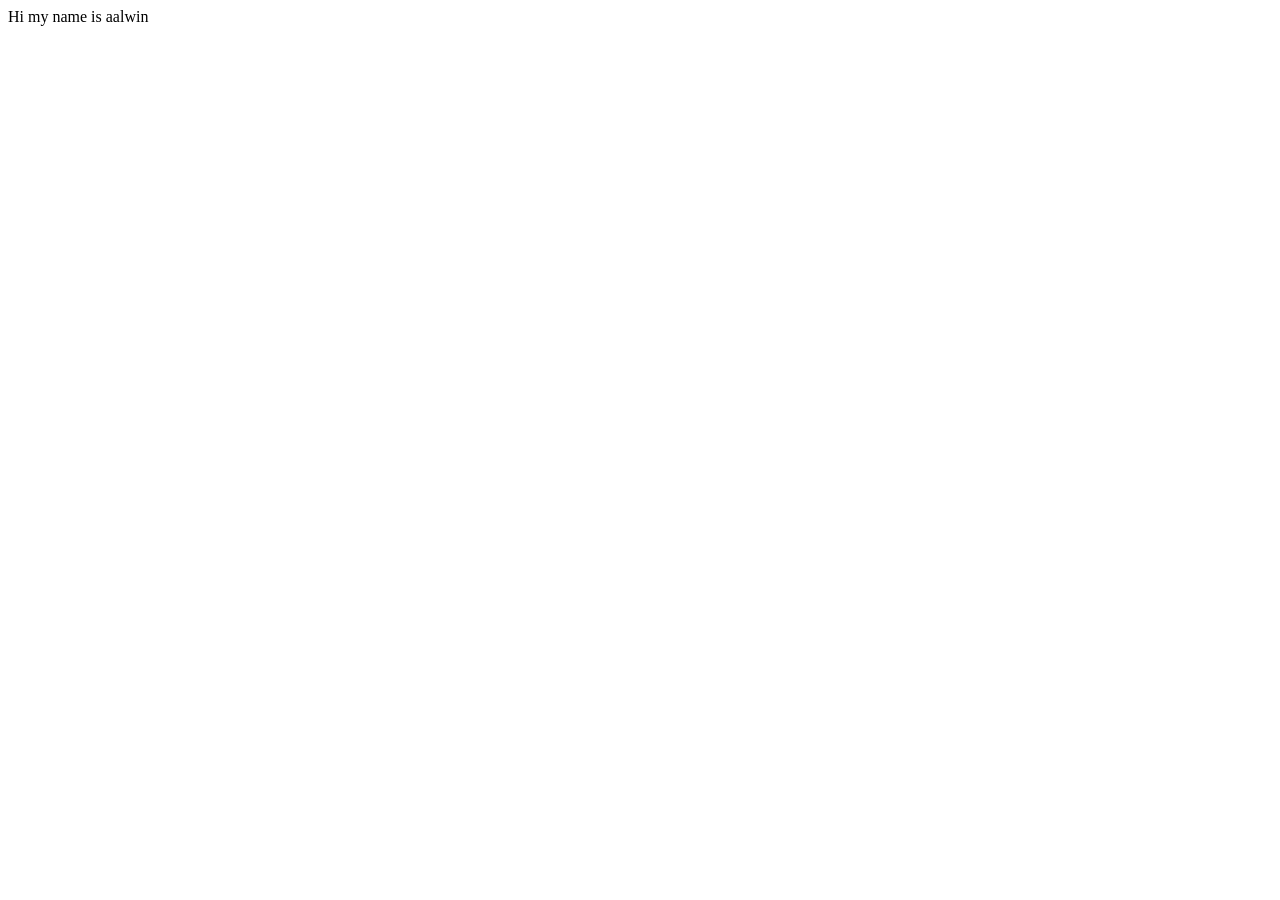
==== index.html @ 621c4dd2 "Rename index (1).html to index.html" ====
<!DOCTYPE html>
<html>
<head>
  <meta charset="UTF-8">
  <meta name="viewport" content="width=device-width, initial-scale=1">
	<title>Snake Game</title>
	<link rel="stylesheet" href="style.css">
</head>
<body>
	Hi my name is aalwin
	<script type="text/javascript" src="script.js"></script>
</body>
</html>
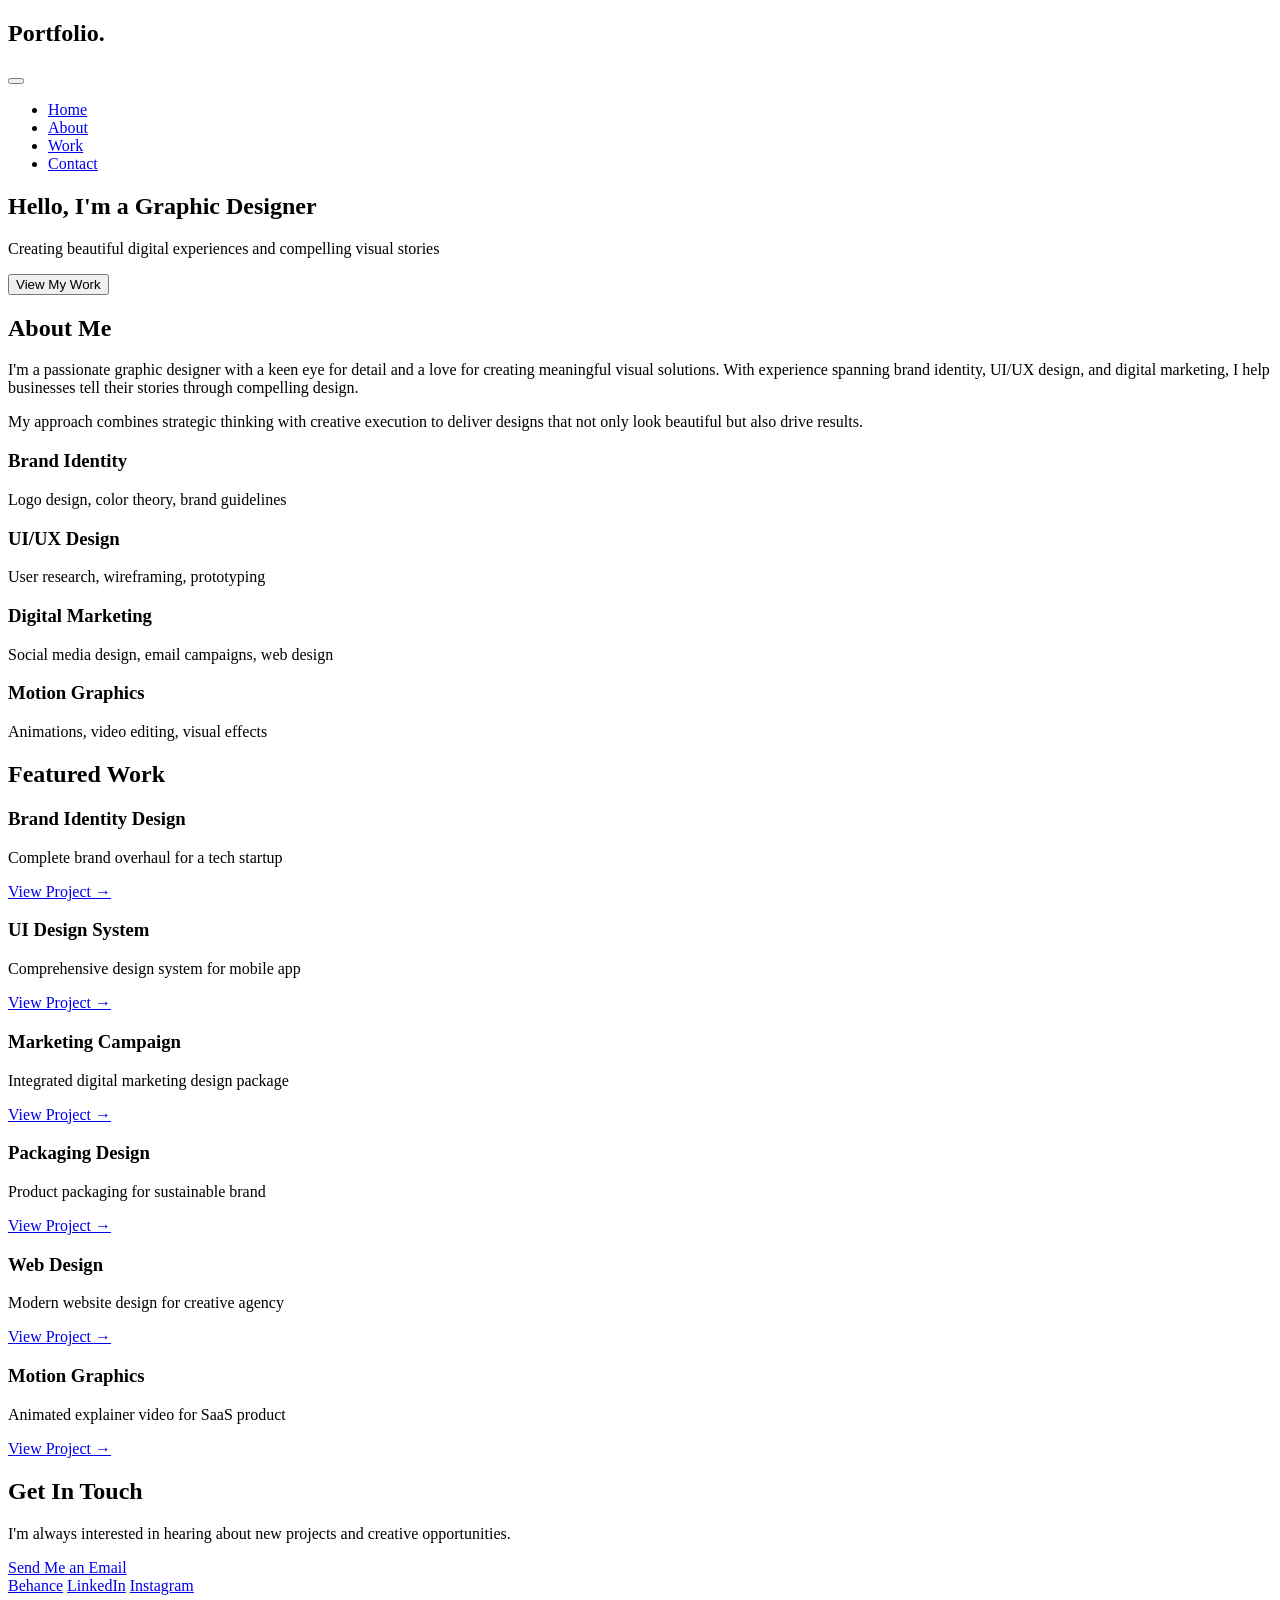
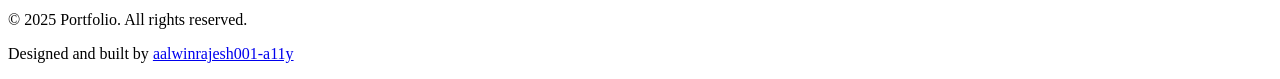
==== commit dea697a7: "Revamp index.html for portfolio website" ====
--- a/index.html
+++ b/index.html
@@ -1,13 +1,165 @@
 <!DOCTYPE html>
-<html>
+<html lang="en">
 <head>
-  <meta charset="UTF-8">
-  <meta name="viewport" content="width=device-width, initial-scale=1">
-	<title>Snake Game</title>
-	<link rel="stylesheet" href="style.css">
+    <meta charset="UTF-8">
+    <meta name="viewport" content="width=device-width, initial-scale=1.0">
+    <meta name="description" content="Portfolio 2025 - Graphic Designer. Showcasing creative work and design projects.">
+    <meta name="keywords" content="portfolio, graphic design, designer, creative">
+    <title>Portfolio 2025 - Graphic Designer</title>
+    <link rel="stylesheet" href="styles.css">
 </head>
 <body>
-	Hi my name is aalwin
-	<script type="text/javascript" src="script.js"></script>
+    <!-- Navigation Bar -->
+    <nav class="navbar">
+        <div class="nav-container">
+            <div class="logo">
+                <h1>Portfolio.</h1>
+            </div>
+            <button class="hamburger" id="hamburger">
+                <span></span>
+                <span></span>
+                <span></span>
+            </button>
+            <ul class="nav-menu" id="navMenu">
+                <li><a href="#home" class="nav-link active">Home</a></li>
+                <li><a href="#about" class="nav-link">About</a></li>
+                <li><a href="#work" class="nav-link">Work</a></li>
+                <li><a href="#contact" class="nav-link">Contact</a></li>
+            </ul>
+        </div>
+    </nav>
+
+    <!-- Hero Section -->
+    <section id="home" class="hero">
+        <div class="hero-content">
+            <h1 class="hero-title">Hello, I'm a Graphic Designer</h1>
+            <p class="hero-subtitle">Creating beautiful digital experiences and compelling visual stories</p>
+            <button class="cta-button">View My Work</button>
+        </div>
+        <div class="hero-shapes">
+            <div class="shape shape-1"></div>
+            <div class="shape shape-2"></div>
+            <div class="shape shape-3"></div>
+        </div>
+    </section>
+
+    <!-- About Section -->
+    <section id="about" class="about">
+        <div class="container">
+            <h2 class="section-title">About Me</h2>
+            <div class="about-content">
+                <div class="about-text">
+                    <p>I'm a passionate graphic designer with a keen eye for detail and a love for creating meaningful visual solutions. With experience spanning brand identity, UI/UX design, and digital marketing, I help businesses tell their stories through compelling design.</p>
+                    <p>My approach combines strategic thinking with creative execution to deliver designs that not only look beautiful but also drive results.</p>
+                </div>
+                <div class="skills">
+                    <div class="skill-card">
+                        <h3>Brand Identity</h3>
+                        <p>Logo design, color theory, brand guidelines</p>
+                    </div>
+                    <div class="skill-card">
+                        <h3>UI/UX Design</h3>
+                        <p>User research, wireframing, prototyping</p>
+                    </div>
+                    <div class="skill-card">
+                        <h3>Digital Marketing</h3>
+                        <p>Social media design, email campaigns, web design</p>
+                    </div>
+                    <div class="skill-card">
+                        <h3>Motion Graphics</h3>
+                        <p>Animations, video editing, visual effects</p>
+                    </div>
+                </div>
+            </div>
+        </div>
+    </section>
+
+    <!-- Work Section -->
+    <section id="work" class="work">
+        <div class="container">
+            <h2 class="section-title">Featured Work</h2>
+            <div class="project-grid">
+                <div class="project-card">
+                    <div class="project-image" style="background: linear-gradient(135deg, #667eea 0%, #764ba2 100%);"></div>
+                    <div class="project-info">
+                        <h3>Brand Identity Design</h3>
+                        <p>Complete brand overhaul for a tech startup</p>
+                        <a href="#" class="project-link">View Project →</a>
+                    </div>
+                </div>
+
+                <div class="project-card">
+                    <div class="project-image" style="background: linear-gradient(135deg, #f093fb 0%, #f5576c 100%);"></div>
+                    <div class="project-info">
+                        <h3>UI Design System</h3>
+                        <p>Comprehensive design system for mobile app</p>
+                        <a href="#" class="project-link">View Project →</a>
+                    </div>
+                </div>
+
+                <div class="project-card">
+                    <div class="project-image" style="background: linear-gradient(135deg, #4facfe 0%, #00f2fe 100%);"></div>
+                    <div class="project-info">
+                        <h3>Marketing Campaign</h3>
+                        <p>Integrated digital marketing design package</p>
+                        <a href="#" class="project-link">View Project →</a>
+                    </div>
+                </div>
+
+                <div class="project-card">
+                    <div class="project-image" style="background: linear-gradient(135deg, #43e97b 0%, #38f9d7 100%);"></div>
+                    <div class="project-info">
+                        <h3>Packaging Design</h3>
+                        <p>Product packaging for sustainable brand</p>
+                        <a href="#" class="project-link">View Project →</a>
+                    </div>
+                </div>
+
+                <div class="project-card">
+                    <div class="project-image" style="background: linear-gradient(135deg, #fa709a 0%, #fee140 100%);"></div>
+                    <div class="project-info">
+                        <h3>Web Design</h3>
+                        <p>Modern website design for creative agency</p>
+                        <a href="#" class="project-link">View Project →</a>
+                    </div>
+                </div>
+
+                <div class="project-card">
+                    <div class="project-image" style="background: linear-gradient(135deg, #30cfd0 0%, #330867 100%);"></div>
+                    <div class="project-info">
+                        <h3>Motion Graphics</h3>
+                        <p>Animated explainer video for SaaS product</p>
+                        <a href="#" class="project-link">View Project →</a>
+                    </div>
+                </div>
+            </div>
+        </div>
+    </section>
+
+    <!-- Contact Section -->
+    <section id="contact" class="contact">
+        <div class="container">
+            <h2 class="section-title">Get In Touch</h2>
+            <div class="contact-content">
+                <p>I'm always interested in hearing about new projects and creative opportunities.</p>
+                <a href="mailto:hello@portfolio.com" class="contact-button">Send Me an Email</a>
+                <div class="social-links">
+                    <a href="#" class="social-link">Behance</a>
+                    <a href="#" class="social-link">LinkedIn</a>
+                    <a href="#" class="social-link">Instagram</a>
+                </div>
+            </div>
+        </div>
+    </section>
+
+    <!-- Footer -->
+    <footer class="footer">
+        <div class="container">
+            <p>&copy; 2025 Portfolio. All rights reserved.</p>
+            <p>Designed and built by <a href="#">aalwinrajesh001-a11y</a></p>
+        </div>
+    </footer>
+
+    <script src="script.js"></script>
 </body>
-</html>
+			</html>
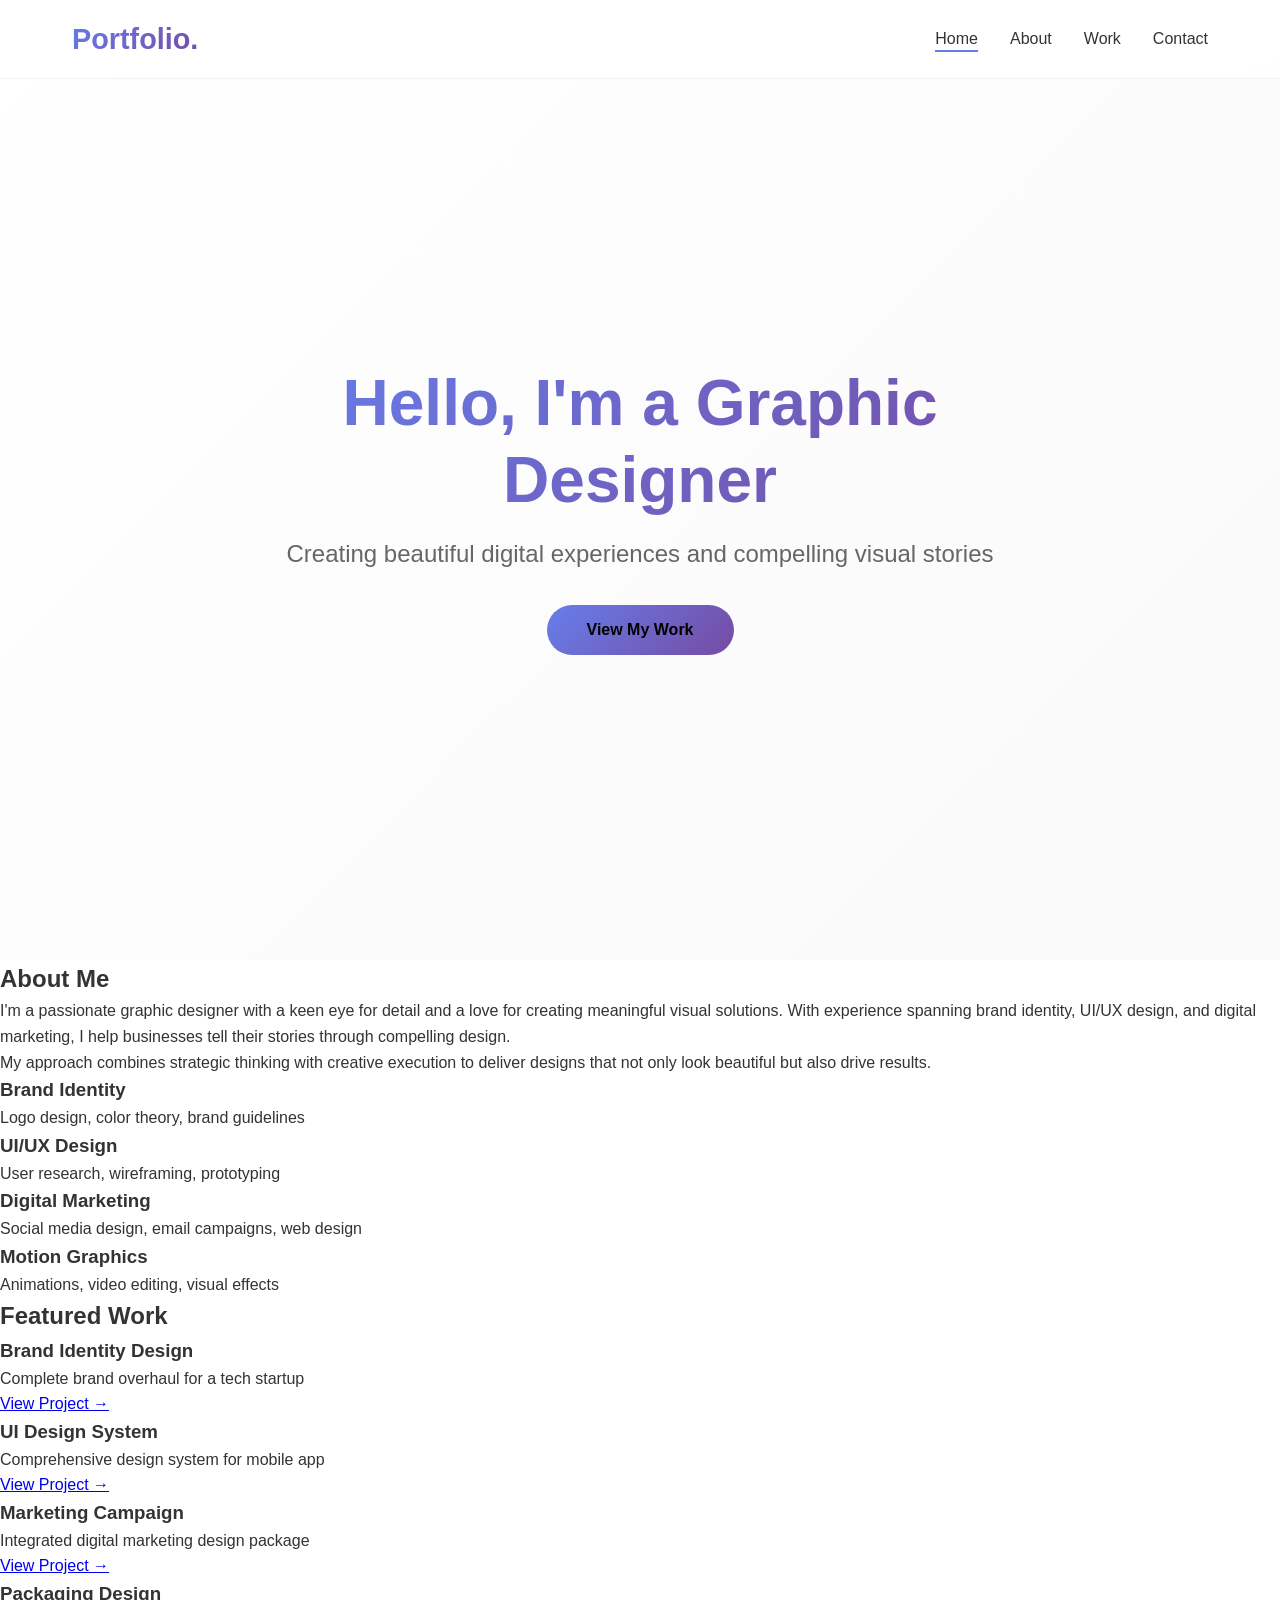
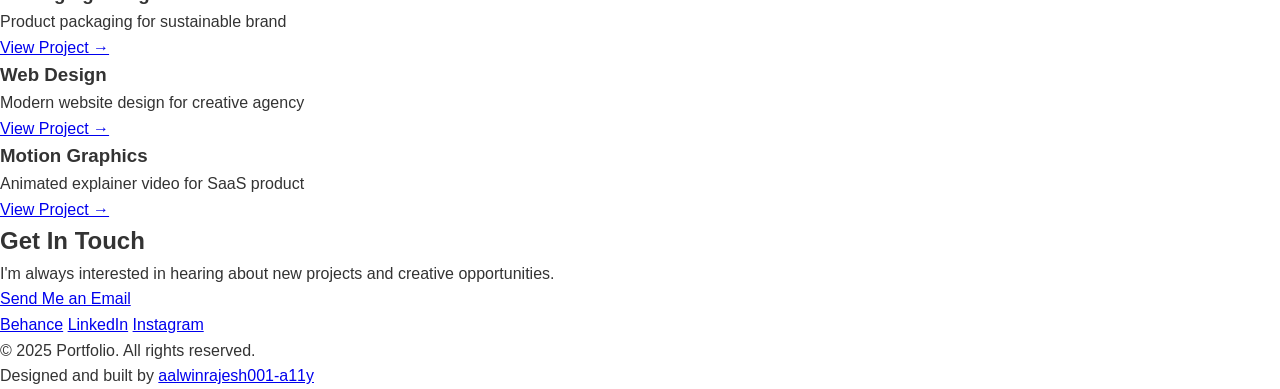
==== commit cb68e0ec: "Fix stylesheet link from styles.css to style.css" ====
--- a/index.html
+++ b/index.html
@@ -6,7 +6,7 @@
     <meta name="description" content="Portfolio 2025 - Graphic Designer. Showcasing creative work and design projects.">
     <meta name="keywords" content="portfolio, graphic design, designer, creative">
     <title>Portfolio 2025 - Graphic Designer</title>
-    <link rel="stylesheet" href="styles.css">
+    <link rel="stylesheet" href="style.css">
 </head>
 <body>
     <!-- Navigation Bar -->
--- a/style.css
+++ b/style.css
@@ -0,0 +1,311 @@
+/* ============================================
+   Root Variables & Reset
+   ============================================ */
+:root {
+    --primary-color: #000;
+    --secondary-color: #fff;
+    --accent-color: #667eea;
+    --accent-color-2: #764ba2;
+    --text-color: #333;
+    --light-text: #666;
+    --border-color: #e0e0e0;
+    --shadow: 0 10px 30px rgba(0, 0, 0, 0.1);
+    --shadow-md: 0 20px 50px rgba(0, 0, 0, 0.15);
+    --transition: all 0.3s cubic-bezier(0.4, 0, 0.2, 1);
+}
+
+* {
+    margin: 0;
+    padding: 0;
+    box-sizing: border-box;
+}
+
+html {
+    scroll-behavior: smooth;
+}
+
+body {
+    font-family: -apple-system, BlinkMacSystemFont, 'Segoe UI', Roboto, Oxygen, Ubuntu, Cantarell, sans-serif;
+    color: var(--text-color);
+    background-color: var(--secondary-color);
+    line-height: 1.6;
+    overflow-x: hidden;
+}
+
+/* ============================================
+   Navigation Bar
+   ============================================ */
+.navbar {
+    position: fixed;
+    top: 0;
+    width: 100%;
+    z-index: 1000;
+    background: rgba(255, 255, 255, 0.7);
+    backdrop-filter: blur(10px);
+    border-bottom: 1px solid rgba(0, 0, 0, 0.05);
+    padding: 1rem 0;
+    transition: var(--transition);
+}
+
+.navbar:hover {
+    background: rgba(255, 255, 255, 0.9);
+    backdrop-filter: blur(20px);
+}
+
+.nav-container {
+    max-width: 1200px;
+    margin: 0 auto;
+    padding: 0 2rem;
+    display: flex;
+    justify-content: space-between;
+    align-items: center;
+}
+
+.logo h1 {
+    font-size: 1.8rem;
+    font-weight: 700;
+    background: linear-gradient(135deg, var(--accent-color), var(--accent-color-2));
+    -webkit-background-clip: text;
+    -webkit-text-fill-color: transparent;
+    background-clip: text;
+}
+
+.nav-menu {
+    display: flex;
+    list-style: none;
+    gap: 2rem;
+}
+
+.nav-link {
+    text-decoration: none;
+    color: var(--text-color);
+    font-weight: 500;
+    position: relative;
+    transition: color 0.3s ease;
+}
+
+.nav-link::after {
+    content: '';
+    position: absolute;
+    bottom: -5px;
+    left: 0;
+    width: 0;
+    height: 2px;
+    background: var(--accent-color);
+    transition: width 0.3s ease;
+}
+
+.nav-link:hover::after,
+.nav-link.active::after {
+    width: 100%;
+}
+
+.hamburger {
+    display: none;
+    flex-direction: column;
+    background: none;
+    border: none;
+    cursor: pointer;
+    gap: 5px;
+}
+
+.hamburger span {
+    width: 25px;
+    height: 3px;
+    background: var(--text-color);
+    border-radius: 3px;
+    transition: var(--transition);
+}
+
+/* ============================================
+   Hero Section
+   ============================================ */
+.hero {
+    min-height: 100vh;
+    display: flex;
+    align-items: center;
+    justify-content: center;
+    position: relative;
+    overflow: hidden;
+    margin-top: 60px;
+    background: linear-gradient(135deg, #fff 0%, #f9f9f9 100%);
+}
+
+.hero-content {
+    text-align: center;
+    z-index: 10;
+    max-width: 800px;
+    animation: slideUp 0.8s ease-out;
+}
+
+.hero-title {
+    font-size: 4rem;
+    font-weight: 800;
+    margin-bottom: 1rem;
+    background: linear-gradient(135deg, var(--accent-color), var(--accent-color-2));
+    -webkit-background-clip: text;
+    -webkit-text-fill-color: transparent;
+    background-clip: text;
+    line-height: 1.2;
+}
+
+.hero-subtitle {
+    font-size: 1.5rem;
+    color: var(--light-text);
+    margin-bottom: 2rem;
+    font-weight: 300;
+}
+
+.cta-button {
+    padding: 1rem 2.5rem;
+    font-size: 1rem;
+    font-weight: 600;
+    border: none;
+    border-radius: 50px;
+    background: linear-gradient(135deg, var(--accent-color), var(--accent-color-2));\n    color: white;\n    cursor: pointer;\n    transition: var(--transition);\n    box-shadow: 0 10px 30px rgba(102, 126, 234, 0.4);\n    text-transform: uppercase;\n    letter-spacing: 1px;\n}\n\n.cta-button:hover {\n    transform: translateY(-3px);\n    box-shadow: 0 20px 50px rgba(102, 126, 234, 0.6);\n}\n\n/* Background Shapes */\n.hero-shapes {\n    position: absolute;\n    width: 100%;\n    height: 100%;\n    top: 0;\n    left: 0;\n    z-index: 1;\n}\n\n.shape {\n    position: absolute;\n    opacity: 0.1;\n    animation: float 6s ease-in-out infinite;\n}\n\n.shape-1 {\n    width: 300px;\n    height: 300px;\n    background: var(--accent-color);\n    border-radius: 50%;\n    top: 10%;\n    right: 10%;\n}\n\n.shape-2 {\n    width: 200px;\n    height: 200px;\n    background: var(--accent-color-2);\n    border-radius: 50%;\n    bottom: 20%;\n    left: 10%;\n    animation-delay: 2s;\n}\n\n.shape-3 {\n    width: 150px;\n    height: 150px;\n    background: var(--accent-color);\n    border-radius: 50%;\n    top: 50%;\n    left: 5%;\n    animation-delay: 4s;\n}\n\n/* ============================================\n   About Section\n   ============================================ */\n.about {\n    padding: 80px 20px;\n    background: var(--secondary-color);\n}\n\n.container {\n    max-width: 1200px;\n    margin: 0 auto;\n}\n\n.section-title {\n    font-size: 2.5rem;\n    font-weight: 700;\n    text-align: center;\n    margin-bottom: 3rem;\n    position: relative;\n}\n\n.section-title::after {\n    content: '';\n    position: absolute;\n    bottom: -15px;\n    left: 50%;\n    transform: translateX(-50%);\n    width: 60px;\n    height: 4px;\n    background: linear-gradient(90deg, var(--accent-color), var(--accent-color-2));\n    border-radius: 2px;\n}\n\n.about-content {\n    display: grid;\n    grid-template-columns: 1fr 1fr;\n    gap: 4rem;\n    align-items: center;\n    margin-top: 2rem;\n}\n\n.about-text p {\n    font-size: 1.1rem;\n    color: var(--light-text);\n    margin-bottom: 1.5rem;\n    line-height: 1.8;\n}\n\n.skills {\n    display: grid;\n    grid-template-columns: 1fr 1fr;\n    gap: 1.5rem;\n}\n\n.skill-card {\n    padding: 2rem;\n    background: linear-gradient(135deg, #f5f5f5 0%, #fff 100%);\n    border-radius: 15px;\n    border: 1px solid var(--border-color);\n    transition: var(--transition);\n    cursor: pointer;\n}\n\n.skill-card:hover {\n    transform: translateY(-5px);\n    box-shadow: var(--shadow);\n    border-color: var(--accent-color);\n}\n\n.skill-card h3 {\n    color: var(--accent-color);\n    margin-bottom: 0.5rem;\n    font-size: 1.2rem;\n}\n\n.skill-card p {\n    color: var(--light-text);\n    font-size: 0.95rem;\n}\n\n/* ============================================\n   Work Section\n   ============================================ */\n.work {\n    padding: 80px 20px;\n    background: linear-gradient(135deg, #f9f9f9 0%, #fff 100%);\n}\n\n.project-grid {\n    display: grid;\n    grid-template-columns: repeat(auto-fit, minmax(350px, 1fr));\n    gap: 2rem;\n    margin-top: 3rem;\n}\n\n.project-card {\n    background: white;\n    border-radius: 15px;\n    overflow: hidden;\n    box-shadow: var(--shadow);\n    transition: var(--transition);\n    cursor: pointer;\n    --delay: 0s;\n}\n\n.project-card:hover {\n    transform: translateY(-10px) scale(1.02);\n    box-shadow: var(--shadow-md);\n}\n\n.project-image {\n    width: 100%;\n    height: 250px;\n    background: linear-gradient(135deg, #667eea 0%, #764ba2 100%);\n    transition: var(--transition);\n}\n\n.project-card:hover .project-image {\n    transform: scale(1.05);\n}\n\n.project-info {\n    padding: 2rem;\n}\n\n.project-info h3 {\n    font-size: 1.5rem;\n    margin-bottom: 0.5rem;\n    color: var(--text-color);\n}\n\n.project-info p {\n    color: var(--light-text);\n    margin-bottom: 1.5rem;\n}\n\n.project-link {\n    color: var(--accent-color);\n    text-decoration: none;\n    font-weight: 600;\n    display: inline-flex;\n    align-items: center;\n    transition: var(--transition);\n}\n\n.project-link:hover {\n    transform: translateX(5px);\n}\n\n/* ============================================\n   Contact Section\n   ============================================ */\n.contact {\n    padding: 80px 20px;\n    background: linear-gradient(135deg, var(--accent-color) 0%, var(--accent-color-2) 100%);\n    color: white;\n    text-align: center;\n}\n\n.contact .section-title {\n    color: white;\n}\n\n.contact .section-title::after {\n    background: rgba(255, 255, 255, 0.5);\n}\n\n.contact-content {\n    max-width: 600px;\n    margin: 2rem auto;\n}\n\n.contact-content p {\n    font-size: 1.2rem;\n    margin-bottom: 2rem;\n    opacity: 0.9;\n}\n\n.contact-button {\n    display: inline-block;\n    padding: 1rem 2.5rem;\n    background: white;\n    color: var(--accent-color);\n    text-decoration: none;\n    border-radius: 50px;\n    font-weight: 600;\n    transition: var(--transition);\n    margin-bottom: 2rem;\n    border: none;\n    cursor: pointer;\n    font-size: 1rem;\n}\n\n.contact-button:hover {\n    transform: translateY(-3px);\n    box-shadow: 0 10px 30px rgba(0, 0, 0, 0.2);\n}\n\n.social-links {\n    display: flex;\n    justify-content: center;\n    gap: 2rem;\n    flex-wrap: wrap;\n}\n\n.social-link {\n    color: white;\n    text-decoration: none;\n    font-weight: 500;\n    padding: 0.5rem 1rem;\n    border: 2px solid white;\n    border-radius: 25px;\n    transition: var(--transition);\n}\n\n.social-link:hover {\n    background: white;\n    color: var(--accent-color);\n}\n\n/* ============================================\n   Footer\n   ============================================ */\n.footer {\n    background: var(--primary-color);\n    color: white;\n    text-align: center;\n    padding: 2rem;\n    font-size: 0.95rem;\n}\n\n.footer p {\n    margin: 0.5rem 0;\n}\n\n.footer a {\n    color: var(--accent-color);\n    text-decoration: none;\n}\n\n.footer a:hover {\n    text-decoration: underline;\n}\n\n/* ============================================\n   Animations\n   ============================================ */\n@keyframes slideUp {\n    from {\n        opacity: 0;\n        transform: translateY(30px);\n    }\n    to {\n        opacity: 1;\n        transform: translateY(0);\n    }\n}\n\n@keyframes float {\n    0%, 100% {\n        transform: translateY(0px);\n    }\n    50% {\n        transform: translateY(30px);\n    }\n}\n\n@keyframes bounce {\n    0%, 100% {\n        transform: translateY(0);\n    }\n    50% {\n        transform: translateY(-20px);\n    }\n}\n\n/* ============================================\n   Responsive Design\n   ============================================ */\n@media (max-width: 768px) {\n    .hamburger {\n        display: flex;\n    }\n\n    .nav-menu {\n        position: fixed;\n        left: -100%;\n        top: 70px;\n        flex-direction: column;\n        background-color: white;\n        width: 100%;\n        text-align: center;\n        transition: 0.3s;\n        box-shadow: var(--shadow);\n        padding: 2rem 0;\n        gap: 0;\n    }\n\n    .nav-menu.active {\n        left: 0;\n    }\n\n    .nav-link {\n        display: block;\n        padding: 1rem;\n    }\n\n    .hero-title {\n        font-size: 2.5rem;\n    }\n\n    .hero-subtitle {\n        font-size: 1.2rem;\n    }\n\n    .about-content {\n        grid-template-columns: 1fr;\n        gap: 2rem;\n    }\n\n    .project-grid {\n        grid-template-columns: 1fr;\n    }\n\n    .section-title {\n        font-size: 2rem;\n    }\n\n    .skills {\n        grid-template-columns: 1fr;\n    }\n}\n\n@media (max-width: 480px) {\n    .hero {\n        margin-top: 70px;\n    }\n\n    .hero-title {\n        font-size: 2rem;\n    }\n\n    .hero-subtitle {\n        font-size: 1rem;\n    }\n\n    .cta-button {\n        padding: 0.8rem 2rem;\n        font-size: 0.9rem;\n    }\n\n    .nav-container {\n        padding: 0 1rem;\n    }\n\n    .logo h1 {\n        font-size: 1.5rem;\n    }\n\n    .about,\n    .work,\n    .contact {\n        padding: 40px 15px;\n    }\n\n    .project-info {\n        padding: 1.5rem;\n    }\n\n    .social-links {\n        gap: 1rem;\n    }\n}\n```
+
+### File 3: `script.js`
+```javascript name=script.js
+// ============================================
+// Mobile Menu Toggle
+// ============================================
+const hamburger = document.getElementById('hamburger');
+const navMenu = document.getElementById('navMenu');
+
+hamburger.addEventListener('click', () => {
+    navMenu.classList.toggle('active');
+});
+
+// Close menu when a link is clicked
+document.querySelectorAll('.nav-link').forEach(link => {
+    link.addEventListener('click', () => {
+        navMenu.classList.remove('active');
+    });
+});
+
+// ============================================
+// Smooth Scrolling and Active Link Highlight
+// ============================================
+document.querySelectorAll('a[href^="#"]').forEach(anchor => {
+    anchor.addEventListener('click', function (e) {
+        e.preventDefault();
+        const target = document.querySelector(this.getAttribute('href'));
+        if (target) {
+            target.scrollIntoView({
+                behavior: 'smooth',
+                block: 'start'
+            });
+        }
+    });
+});
+
+// Update active nav link on scroll
+window.addEventListener('scroll', () => {
+    let current = '';
+    const sections = document.querySelectorAll('section');
+
+    sections.forEach(section => {
+        const sectionTop = section.offsetTop;
+        const sectionHeight = section.clientHeight;
+        if (pageYOffset >= sectionTop - 200) {
+            current = section.getAttribute('id');
+        }
+    });
+
+    document.querySelectorAll('.nav-link').forEach(link => {
+        link.classList.remove('active');
+        if (link.getAttribute('href').slice(1) === current) {
+            link.classList.add('active');
+        }
+    });
+});
+
+// ============================================
+// Intersection Observer for Scroll Animations
+// ============================================
+const observerOptions = {
+    threshold: 0.1,
+    rootMargin: '0px 0px -100px 0px'
+};
+
+const observer = new IntersectionObserver((entries) => {
+    entries.forEach(entry => {
+        if (entry.isIntersecting) {
+            entry.target.style.animation = 'slideUp 0.6s ease-out forwards';
+            observer.unobserve(entry.target);
+        }
+    });
+}, observerOptions);
+
+// Observe all project cards and skill cards
+document.querySelectorAll('.project-card, .skill-card').forEach(el => {
+    el.style.opacity = '0';
+    el.style.transform = 'translateY(20px)';
+    observer.observe(el);
+});
+
+// ============================================
+// Parallax Effect
+// ============================================
+window.addEventListener('scroll', () => {
+    const scrollPosition = window.pageYOffset;
+    const shapes = document.querySelectorAll('.shape');
+    
+    shapes.forEach((shape, index) => {
+        const offset = scrollPosition * (0.5 + index * 0.1);
+        shape.style.transform = `translateY(${offset}px)`;
+    });
+});
+
+// ============================================
+// Add Stagger Animation to Grid Items
+// ============================================
+const projectCards = document.querySelectorAll('.project-card');
+projectCards.forEach((card, index) => {
+    card.style.setProperty('--delay', `${index * 0.1}s`);
+});
+
+// ============================================
+// Performance Optimization: Debounce Scroll
+// ============================================
+let ticking = false;
+
+function onScroll() {
+    if (!ticking) {
+        window.requestAnimationFrame(() => {
+            // Scroll animations happen here
+            ticking = false;
+        });
+        ticking = true;
+    }
+}
+
+window.addEventListener('scroll', onScroll);
+
+// ============================================
+// Lazy Loading for Images (Optional)
+// ============================================
+if ('IntersectionObserver' in window) {
+    const imageObserver = new IntersectionObserver((entries, observer) => {
+        entries.forEach(entry => {
+            if (entry.isIntersecting) {
+                const img = entry.target;
+                img.src = img.dataset.src || img.src;
+                img.classList.add('loaded');
+                observer.unobserve(img);
+            }
+        });
+    });
+
+    document.querySelectorAll('img[data-src]').forEach(img => imageObserver.observe(img));
+}
+
+// ============================================
+// Initialize on DOM Ready
+// ============================================
+document.addEventListener('DOMContentLoaded', () => {
+    console.log('Portfolio loaded successfully!');
+    
+    // Add initial scroll update
+    window.dispatchEvent(new Event('scroll'));
+});
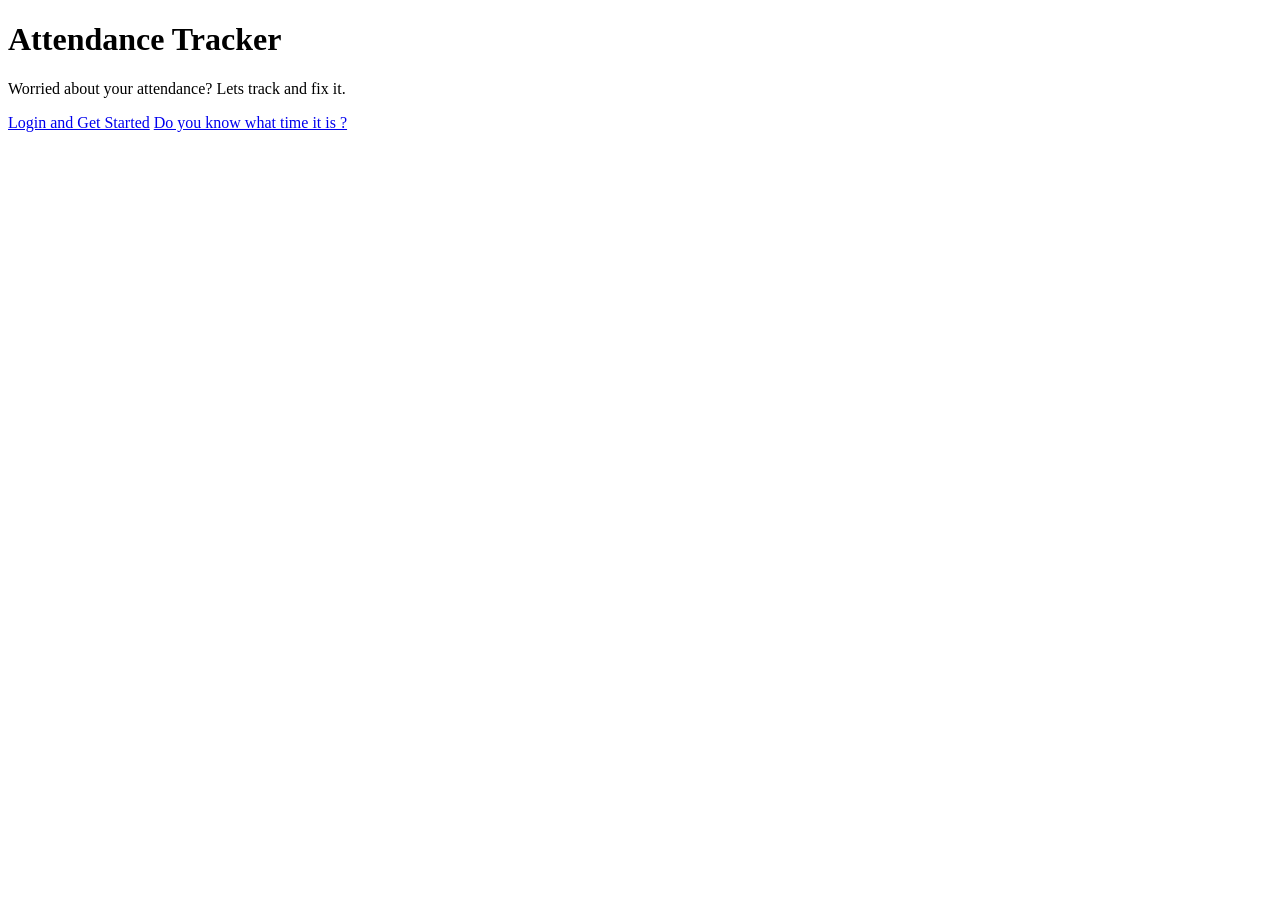
==== commit 484cbb1d: "Add files via upload" ====
--- a/index.html
+++ b/index.html
@@ -1,165 +1,17 @@
 <!DOCTYPE html>
-<html lang="en">
+
+<html>
 <head>
-    <meta charset="UTF-8">
-    <meta name="viewport" content="width=device-width, initial-scale=1.0">
-    <meta name="description" content="Portfolio 2025 - Graphic Designer. Showcasing creative work and design projects.">
-    <meta name="keywords" content="portfolio, graphic design, designer, creative">
-    <title>Portfolio 2025 - Graphic Designer</title>
-    <link rel="stylesheet" href="style.css">
+  <title>Attendance Tracker </title>
+  <link rel="stylesheet" href="styles/style.css">
 </head>
 <body>
-    <!-- Navigation Bar -->
-    <nav class="navbar">
-        <div class="nav-container">
-            <div class="logo">
-                <h1>Portfolio.</h1>
-            </div>
-            <button class="hamburger" id="hamburger">
-                <span></span>
-                <span></span>
-                <span></span>
-            </button>
-            <ul class="nav-menu" id="navMenu">
-                <li><a href="#home" class="nav-link active">Home</a></li>
-                <li><a href="#about" class="nav-link">About</a></li>
-                <li><a href="#work" class="nav-link">Work</a></li>
-                <li><a href="#contact" class="nav-link">Contact</a></li>
-            </ul>
-        </div>
-    </nav>
 
-    <!-- Hero Section -->
-    <section id="home" class="hero">
-        <div class="hero-content">
-            <h1 class="hero-title">Hello, I'm a Graphic Designer</h1>
-            <p class="hero-subtitle">Creating beautiful digital experiences and compelling visual stories</p>
-            <button class="cta-button">View My Work</button>
-        </div>
-        <div class="hero-shapes">
-            <div class="shape shape-1"></div>
-            <div class="shape shape-2"></div>
-            <div class="shape shape-3"></div>
-        </div>
-    </section>
-
-    <!-- About Section -->
-    <section id="about" class="about">
-        <div class="container">
-            <h2 class="section-title">About Me</h2>
-            <div class="about-content">
-                <div class="about-text">
-                    <p>I'm a passionate graphic designer with a keen eye for detail and a love for creating meaningful visual solutions. With experience spanning brand identity, UI/UX design, and digital marketing, I help businesses tell their stories through compelling design.</p>
-                    <p>My approach combines strategic thinking with creative execution to deliver designs that not only look beautiful but also drive results.</p>
-                </div>
-                <div class="skills">
-                    <div class="skill-card">
-                        <h3>Brand Identity</h3>
-                        <p>Logo design, color theory, brand guidelines</p>
-                    </div>
-                    <div class="skill-card">
-                        <h3>UI/UX Design</h3>
-                        <p>User research, wireframing, prototyping</p>
-                    </div>
-                    <div class="skill-card">
-                        <h3>Digital Marketing</h3>
-                        <p>Social media design, email campaigns, web design</p>
-                    </div>
-                    <div class="skill-card">
-                        <h3>Motion Graphics</h3>
-                        <p>Animations, video editing, visual effects</p>
-                    </div>
-                </div>
-            </div>
-        </div>
-    </section>
-
-    <!-- Work Section -->
-    <section id="work" class="work">
-        <div class="container">
-            <h2 class="section-title">Featured Work</h2>
-            <div class="project-grid">
-                <div class="project-card">
-                    <div class="project-image" style="background: linear-gradient(135deg, #667eea 0%, #764ba2 100%);"></div>
-                    <div class="project-info">
-                        <h3>Brand Identity Design</h3>
-                        <p>Complete brand overhaul for a tech startup</p>
-                        <a href="#" class="project-link">View Project →</a>
-                    </div>
-                </div>
-
-                <div class="project-card">
-                    <div class="project-image" style="background: linear-gradient(135deg, #f093fb 0%, #f5576c 100%);"></div>
-                    <div class="project-info">
-                        <h3>UI Design System</h3>
-                        <p>Comprehensive design system for mobile app</p>
-                        <a href="#" class="project-link">View Project →</a>
-                    </div>
-                </div>
-
-                <div class="project-card">
-                    <div class="project-image" style="background: linear-gradient(135deg, #4facfe 0%, #00f2fe 100%);"></div>
-                    <div class="project-info">
-                        <h3>Marketing Campaign</h3>
-                        <p>Integrated digital marketing design package</p>
-                        <a href="#" class="project-link">View Project →</a>
-                    </div>
-                </div>
-
-                <div class="project-card">
-                    <div class="project-image" style="background: linear-gradient(135deg, #43e97b 0%, #38f9d7 100%);"></div>
-                    <div class="project-info">
-                        <h3>Packaging Design</h3>
-                        <p>Product packaging for sustainable brand</p>
-                        <a href="#" class="project-link">View Project →</a>
-                    </div>
-                </div>
-
-                <div class="project-card">
-                    <div class="project-image" style="background: linear-gradient(135deg, #fa709a 0%, #fee140 100%);"></div>
-                    <div class="project-info">
-                        <h3>Web Design</h3>
-                        <p>Modern website design for creative agency</p>
-                        <a href="#" class="project-link">View Project →</a>
-                    </div>
-                </div>
-
-                <div class="project-card">
-                    <div class="project-image" style="background: linear-gradient(135deg, #30cfd0 0%, #330867 100%);"></div>
-                    <div class="project-info">
-                        <h3>Motion Graphics</h3>
-                        <p>Animated explainer video for SaaS product</p>
-                        <a href="#" class="project-link">View Project →</a>
-                    </div>
-                </div>
-            </div>
-        </div>
-    </section>
-
-    <!-- Contact Section -->
-    <section id="contact" class="contact">
-        <div class="container">
-            <h2 class="section-title">Get In Touch</h2>
-            <div class="contact-content">
-                <p>I'm always interested in hearing about new projects and creative opportunities.</p>
-                <a href="mailto:hello@portfolio.com" class="contact-button">Send Me an Email</a>
-                <div class="social-links">
-                    <a href="#" class="social-link">Behance</a>
-                    <a href="#" class="social-link">LinkedIn</a>
-                    <a href="#" class="social-link">Instagram</a>
-                </div>
-            </div>
-        </div>
-    </section>
-
-    <!-- Footer -->
-    <footer class="footer">
-        <div class="container">
-            <p>&copy; 2025 Portfolio. All rights reserved.</p>
-            <p>Designed and built by <a href="#">aalwinrajesh001-a11y</a></p>
-        </div>
-    </footer>
-
-    <script src="script.js"></script>
+  <div class="card">
+    <h1>Attendance Tracker</h1>
+    <p>Worried about your attendance? Lets track and fix it.</p>
+    <a href="login.html">Login and Get Started</a>
+    <a href="clock.html">Do you know what time it is ?</a>
+  </div>
 </body>
-			</html>
+</html>
